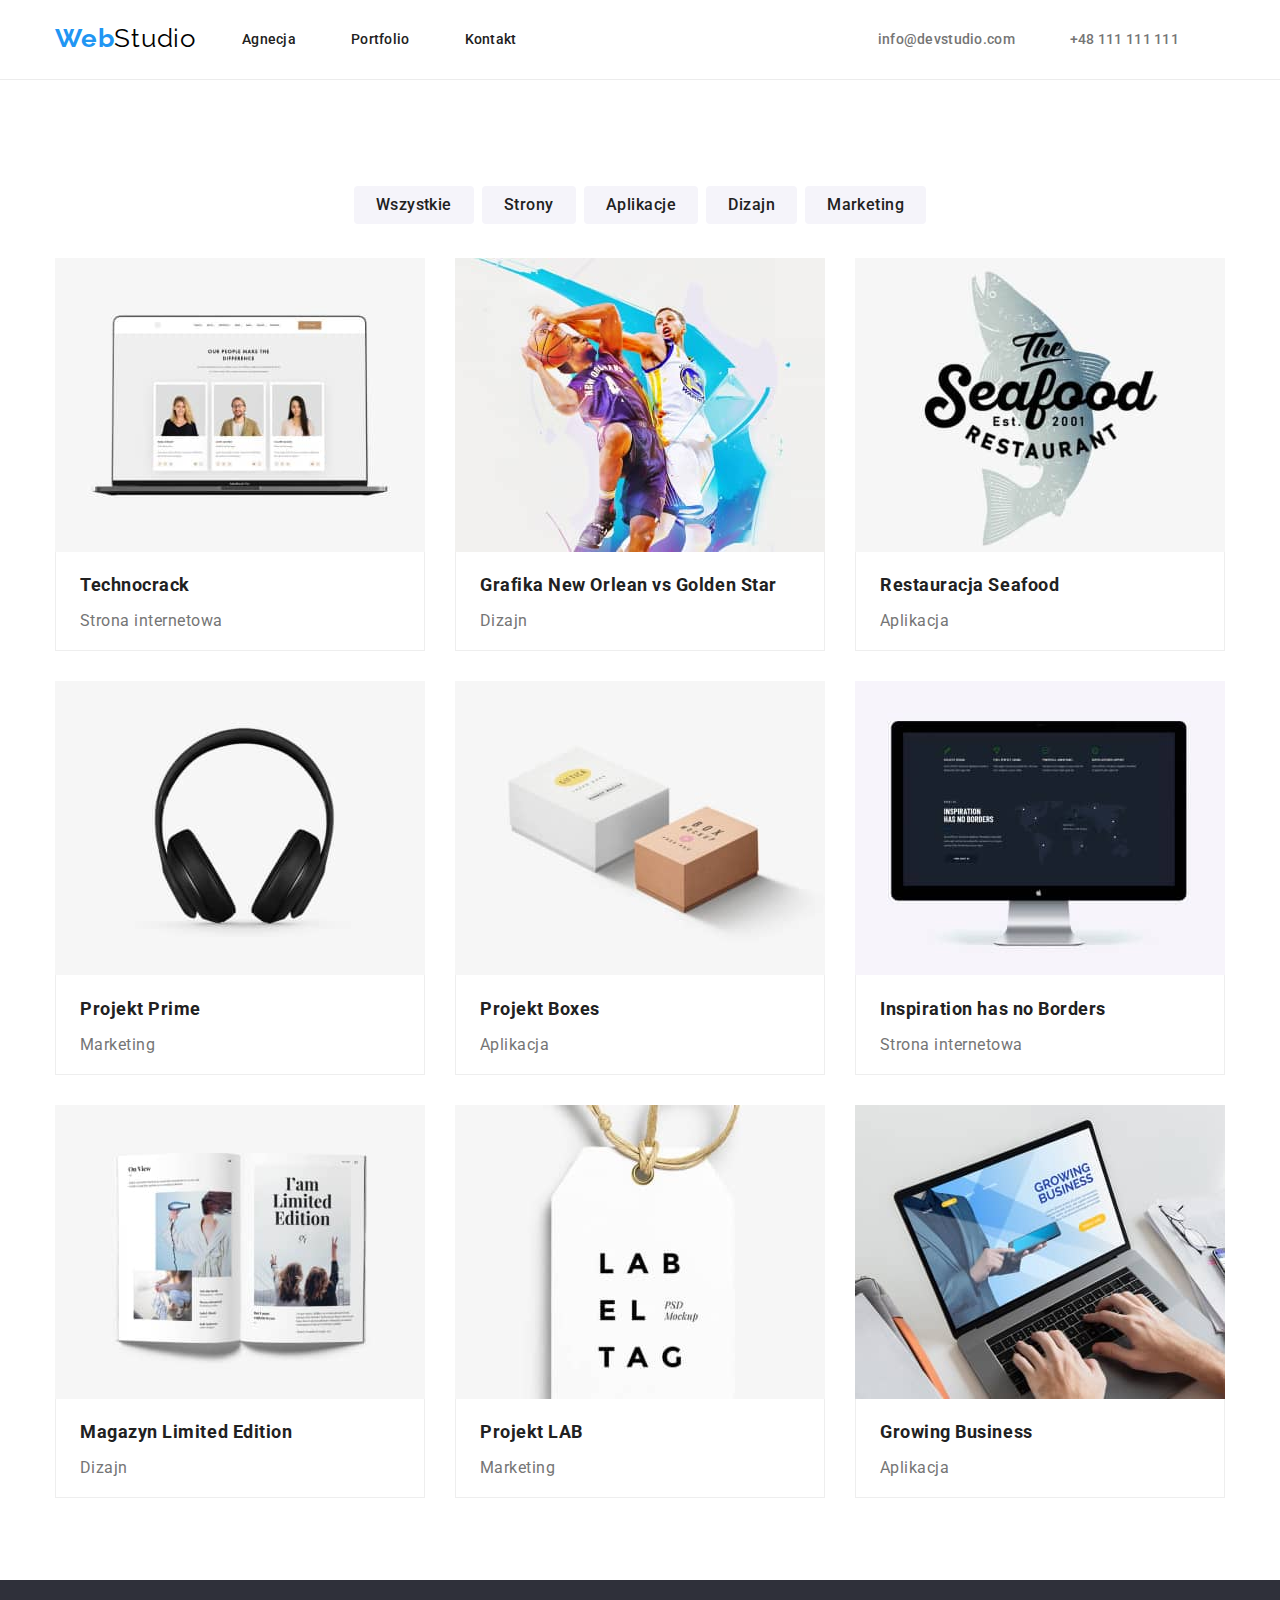
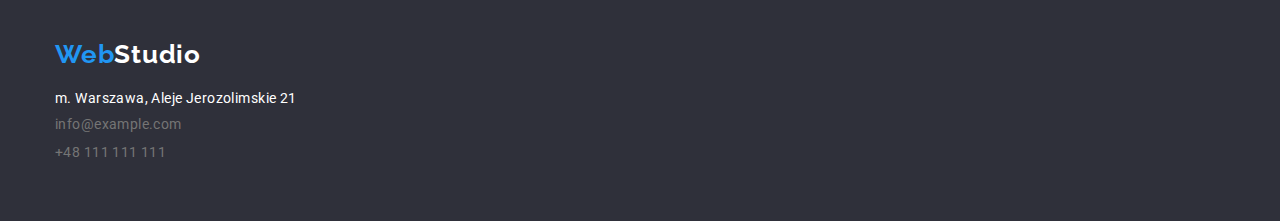
==== portfolio.html @ 6767965c "Update" ====
<!DOCTYPE html>
<html lang="pl">
  <head>
    <meta charset="UTF-8" />
    <meta http-equiv="X-UA-Compatible" content="IE=edge" />
    <meta name="viewport" content="width=device-width, initial-scale=1.0" />
    <link
      rel="stylesheet"
      href="https://cdnjs.cloudflare.com/ajax/libs/modern-normalize/1.0.0/modern-normalize.min.css"
    />
    <link rel="stylesheet" href="/css/modern-normalize.min.css" />
    <link rel="stylesheet" />
    <title>Zadanie domowe studentów #1</title>
    <link rel="preconnect" href="https://fonts.googleapis.com" />
    <link rel="preconnect" href="https://fonts.gstatic.com" crossorigin />
    <link
      href="https://fonts.googleapis.com/css2?family=Raleway:wght@700&family=Roboto:wght@400;500;700;900&display=swap"
      rel="stylesheet"
    />
    <link href="css/style.css" rel="stylesheet" />
  </head>
  <body>
    <header class="headercomponents">
      <div class="container">
        <div class="header-wrapper1">
          <a class="logo1" href="./index.html" title="WebStudio"
            ><span class="logoblue">Web</span>Studio</a
          >
          <div class="header-wrapper2">
            <nav>
              <ul class="menu">
                <li>
                  <a class="link1" href="/about" title="Agencja">Agnecja</a>
                </li>
                <li>
                  <a class="link1" href="portfolio.html" title="Portfolio"
                    >Portfolio</a
                  >
                </li>
                <li>
                  <a class="link1" href="/contact" title="Kontakt">Kontakt</a>
                </li>
              </ul>
            </nav>

            <div>
              <ul class="menu">
                <li>
                  <a class="link2" href="mailto:info@devstudio.com"
                    >info@devstudio.com</a
                  >
                </li>
                <li>
                  <a class="link2" href="tel:+48111111111">+48 111 111 111</a>
                </li>
              </ul>
            </div>
          </div>
        </div>
      </div>
    </header>

    <main>
      <section class="section">
        <div class="container">
          <ul class="list5 section-buttons">
            <li><button class="buttonlist" type="button">Wszystkie</button></li>
            <li><button class="buttonlist" type="button">Strony</button></li>
            <li><button class="buttonlist" type="button">Aplikacje</button></li>
            <li><button class="buttonlist" type="button">Dizajn</button></li>
            <li><button class="buttonlist" type="button">Marketing</button></li>
          </ul>
        </div>
      </section>

      <section class="section5">
        <div class="container">
          <!-- ukryć nazwę -->
          <h2 class="h2hide">sekcja bez nazwy</h2>
          <ul class="list6">
            <li class="lioffer">
              <img
                src="images/photo8.jpg"
                width="370"
                height="294"
                alt="przykładowy projekt strony wyświetlany na ekranie laptopa"
              />
              <div class="borderportfolio">
                <h3 class="h3portfolio">Technocrack</h3>
                <p class="psection5">Strona internetowa</p>
              </div>
            </li>
            <li class="lioffer">
              <img
                src="images/photo9.jpg"
                width="370"
                height="294"
                alt="dwóch koszykarzy walczących o piłkę"
              />
              <div class="borderportfolio">
                <h3 class="h3portfolio">Grafika New Orlean vs Golden Star</h3>
                <p class="psection5">Dizajn</p>
              </div>
            </li>
            <li class="lioffer">
              <img
                src="images/photo10.jpg"
                width="370"
                height="294"
                alt="logo restauracji przedstawiające rybę i nazwę Seafood"
              />
              <div class="borderportfolio">
                <h3 class="h3portfolio">Restauracja Seafood</h3>
                <p class="psection5">Aplikacja</p>
              </div>
            </li>
            <li class="lioffer">
              <img
                src="images/photo11.jpg"
                width="370"
                height="294"
                alt="czarne słuchawki bezprzewodowe"
              />
              <div class="borderportfolio">
                <h3 class="h3portfolio">Projekt Prime</h3>
                <p class="psection5">Marketing</p>
              </div>
            </li>
            <li class="lioffer">
              <img
                src="images/photo12.jpg"
                width="370"
                height="294"
                alt="dwa pudełka, jedno białe, drugie brązowe"
              />
              <div class="borderportfolio">
                <h3 class="h3portfolio">Projekt Boxes</h3>
                <p class="psection5">Aplikacja</p>
              </div>
            </li>
            <li class="lioffer">
              <img
                src="images/photo13.jpg"
                width="370"
                height="294"
                alt="monitor komputerowy"
              />
              <div class="borderportfolio">
                <h3 class="h3portfolio">Inspiration has no Borders</h3>
                <p class="psection5">Strona internetowa</p>
              </div>
            </li>
            <li class="lioffer">
              <img
                src="images/photo14.jpg"
                width="370"
                height="294"
                alt="przykładowa rozkładówka katalogu"
              />
              <div class="borderportfolio">
                <h3 class="h3portfolio">Magazyn Limited Edition</h3>
                <p class="psection5">Dizajn</p>
              </div>
            </li>
            <li class="lioffer">
              <img
                src="images/photo15.jpg"
                width="370"
                height="294"
                alt="biała zawieszka z czarnymi literami"
              />
              <div class="borderportfolio">
                <h3 class="h3portfolio">Projekt LAB</h3>
                <p class="psection5">Marketing</p>
              </div>
            </li>
            <li class="lioffer">
              <img
                src="images/photo16.jpg"
                width="370"
                height="294"
                alt="ujęcie dłoni piszących po klawiaturze laptopa"
              />
              <div class="borderportfolio">
                <h3 class="h3portfolio">Growing Business</h3>
                <p class="psection5">Aplikacja</p>
              </div>
            </li>
          </ul>
        </div>
      </section>
    </main>

    <footer class="footercomponents">
      <div class="container">
        <a class="logo2" href="./index.html" title="WebStudio"
          ><span class="logoblue">Web</span>Studio</a
        >
        <address>
          <p class="address1">m. Warszawa, Aleje Jerozolimskie 21</p>
          <ul class="list4">
            <li class="footerlink">
              <a class="link3" href="mailto:info@example.com"
                >info@example.com</a
              >
            </li>
            <li class="footerlink">
              <a class="link3" href="tel:+48111111111">+48 111 111 111</a>
            </li>
          </ul>
        </address>
      </div>
    </footer>
  </body>
</html>
---- css/style.css ----
*,
*::after,
*::before {
  margin: 0;
  padding: 0;
}

body {
  font-family: "Roboto", sans-serif;
  color: var(--logo1-color);
  margin: 0;
}

.container {
  margin: 0 auto;
  width: 100%;
  max-width: 1200px;
  padding: 0 15px;
}

:root {
  --main-color: #ffffff;
  --background-color: #2f303a;
  --background2-color: #f5f4fa;
  --background3-color: #f5f4fa;
  --border-bottom-color: #ececec;
  --logo1-color: #000;
  --main2-color: #2196f3;
  --link1-color: #212121;
  --link2-color: #757575;
  --box-shadow: 0px 4px 4px rgba(0, 0, 0, 0.15);
  --box-shadow2: 0px 1px 3px rgba(0, 0, 0, 0.12),
    0px 1px 1px rgba(0, 0, 0, 0.14), 0px 2px 1px rgba(0, 0, 0, 0.2);
  --button-active-color: #21b4f3;
  --border-color: #eeeeee;
}

.header-wrapper1 {
  display: flex;
  align-items: center;
  justify-content: space-between;
}

.header-wrapper2 {
  display: flex;
  align-items: center;
  justify-content: space-between;
  flex-grow: 1;
}

.headercomponents {
  color: var(--main-color);
  height: 80px;
  border-bottom-width: 1px;
  border-bottom-style: solid;
  border-bottom-color: var(--border-bottom-color);
}

a:hover {
  color: var(--main2-color);
  transition: all 0.3s;
}

.logo1 {
  font-family: "Raleway";
  font-size: 26px;
  letter-spacing: 0.03em;
  color: var(--logo1-color);
  text-decoration: none;
  padding-top: 24px;
  padding-bottom: 24px;
}

.logoblue {
  font-family: "Raleway";
  font-style: normal;
  font-weight: 700;
  font-size: 26px;
  letter-spacing: 0.03em;
  color: var(--main2-color);
  text-decoration: none;
}

.menu {
  list-style-type: none;
  display: flex;
  flex-grow: 1;
  justify-content: space-between;
  gap: 9px;
}

.list1 {
  list-style-type: none;
  display: flex;
  justify-content: space-between;
  gap: 30px;
  margin: 0;
  padding: 0;
}

.list2 {
  list-style-type: none;
  display: flex;
  flex-grow: 1;
  justify-content: space-between;
  gap: 30px;
  margin: 0;
  padding: 0;
}

.list4 {
  list-style-type: none;
  padding: 0;
  margin-top: 9px;
  margin-bottom: 0;
}

.section5 {
  margin-bottom: 52px;
}

.section-buttons {
  padding: 106px 0 34px;
}

.list5 {
  list-style-type: none;
  display: flex;
  justify-content: center;
  gap: 8px;
  margin: 0;
}

.list6 {
  list-style-type: none;
  display: flex;
  flex-wrap: wrap;
  padding-left: 0;
  padding-bottom: 30px;
  gap: 30px;
  margin: auto;
}

.lioffer {
  background: var(--main-color);
}

.borderportfolio {
  border-left: 1px solid var(--border-color);
  border-bottom: 1px solid var(--border-color);
  border-right: 1px solid var(--border-color);
  margin-top: -5px;
}

.h3portfolio {
  color: var(--link1-color);
  font-size: 18px;
  letter-spacing: 0.03em;
  text-align: left;
  padding-left: 24px;
  padding-top: 24px;
  padding-bottom: 16px;
  margin: 0;
}

.psection5 {
  color: var(--link2-color);
  font-weight: 400;
  font-size: 16px;
  letter-spacing: 0.03em;
  text-align: left;
  padding-left: 24px;
  padding-bottom: 20px;
  margin: 0;
}

.link1 {
  font-style: normal;
  font-weight: 500;
  font-size: 14px;
  letter-spacing: 0.02em;
  color: var(--link1-color);
  text-decoration: none;
  list-style-type: none;
  padding-top: 32px;
  padding-left: 46px;
}

.link2 {
  font-style: normal;
  font-weight: 500;
  font-size: 14px;
  letter-spacing: 0.02em;
  color: var(--link2-color);
  text-decoration: none;
  padding-top: 32px;
  padding-right: 46px;
}

.h1components {
  font-size: 44px;
  line-height: 60px;
  letter-spacing: 0.06em;
  color: var(--main-color);
  text-align: center;
  margin: auto;
  padding-top: 106px;
  padding-bottom: 30px;
}

.section1 {
  background-color: var(--background-color);
  padding: 94px 0;
}

.buttonmain {
  font-family: "Roboto", sans-serif;
  background-color: var(--main2-color);
  color: var(--main-color);
  border: none;
  cursor: pointer;
  box-shadow: var(--box-shadow);
  border-radius: 4px;
  font-weight: 700;
  font-size: 16px;
  line-height: 1.88;
  letter-spacing: 0.06em;
  margin-bottom: 106px;
  text-align: center;
  margin-left: auto;
  margin-right: auto;
  display: block;
  padding: 10px 41px 10px 42px;
}

.buttonmain:active {
  background-color: var(--button-active-color);
}

.section2 {
  background-color: var(--main-color);
  padding: 94px 0;
}

.h2hide {
  display: none;
}

.h3left {
  color: var(--link1-color);
  font-weight: 700;
  font-size: 14px;
  letter-spacing: 0.03em;
}

.psection2 {
  font-weight: 400;
  font-size: 14px;
  letter-spacing: 0.03em;
  color: var(--link2-color);
}

.h2components {
  font-size: 36px;
  text-align: center;
  letter-spacing: 0.03em;
  color: var(--link1-color);
  padding-bottom: 50px;
}

.section3 {
  background-color: var(--main-color);
  padding: 0 0 94px 0;
  margin: 0;
}

.section4 {
  background-color: var(--background2-color);
  padding: 94px 0;
}

.list3 {
  list-style-type: none;
  display: flex;
  flex-wrap: wrap;
  justify-content: space-between;
  padding: 0;
  gap: 30px;
}

.liteam {
  background: var(--main-color);
  box-shadow: var(--box-shadow2);
  border-radius: 0px 0px 4px 4px;
  padding-bottom: 30px;
}

.psection4 {
  color: var(--link2-color);
  font-weight: 400;
  font-size: 16px;
  text-align: center;
  letter-spacing: 0.03em;
  margin: 0;
  padding-top: 10px;
}

.h3center {
  color: var(--link1-color);
  font-size: 16px;
  letter-spacing: 0.03em;
  text-align: center;
}

.footercomponents {
  background-color: var(--background-color);
  padding-top: 60px;
  padding-bottom: 60px;
}

.logo2 {
  font-family: "Raleway";
  font-style: normal;
  font-weight: 700;
  font-size: 26px;
  letter-spacing: 0.03em;
  color: var(--main-color);
  text-decoration: none;
}

.logowhite {
  font-family: "Raleway";
  font-style: normal;
  font-weight: 700;
  font-size: 26px;
  letter-spacing: 0.03em;
  color: var(--main2-color);
  text-decoration: none;
}

.link3 {
  font-style: normal;
  font-weight: 400;
  font-size: 14px;
  letter-spacing: 0.03em;
  color: var(--link2-color);
  text-decoration: none;
}

.footerlink {
  margin-top: 9px;
}

.address1 {
  font-style: normal;
  font-weight: 400;
  font-size: 14px;
  letter-spacing: 0.03em;
  color: var(--main-color);
  margin-top: 20px;
  margin-bottom: 0px;
}

.buttonlist {
  font-family: "Roboto", sans-serif;
  background-color: var(--background3-color);
  color: var(--link1-color);
  font-weight: 500;
  font-size: 16px;
  letter-spacing: 0.03em;
  text-align: center;
  height: 38px;
  padding-left: 22px;
  padding-right: 22px;
  border: none;
  display: inline-block;
  cursor: pointer;
  border-radius: 4px;
}

.buttonlist:hover {
  background-color: var(--main2-color);
  color: var(--main-color);
  box-shadow: 0px 4px 4px rgba(0, 0, 0, 0.15);
}
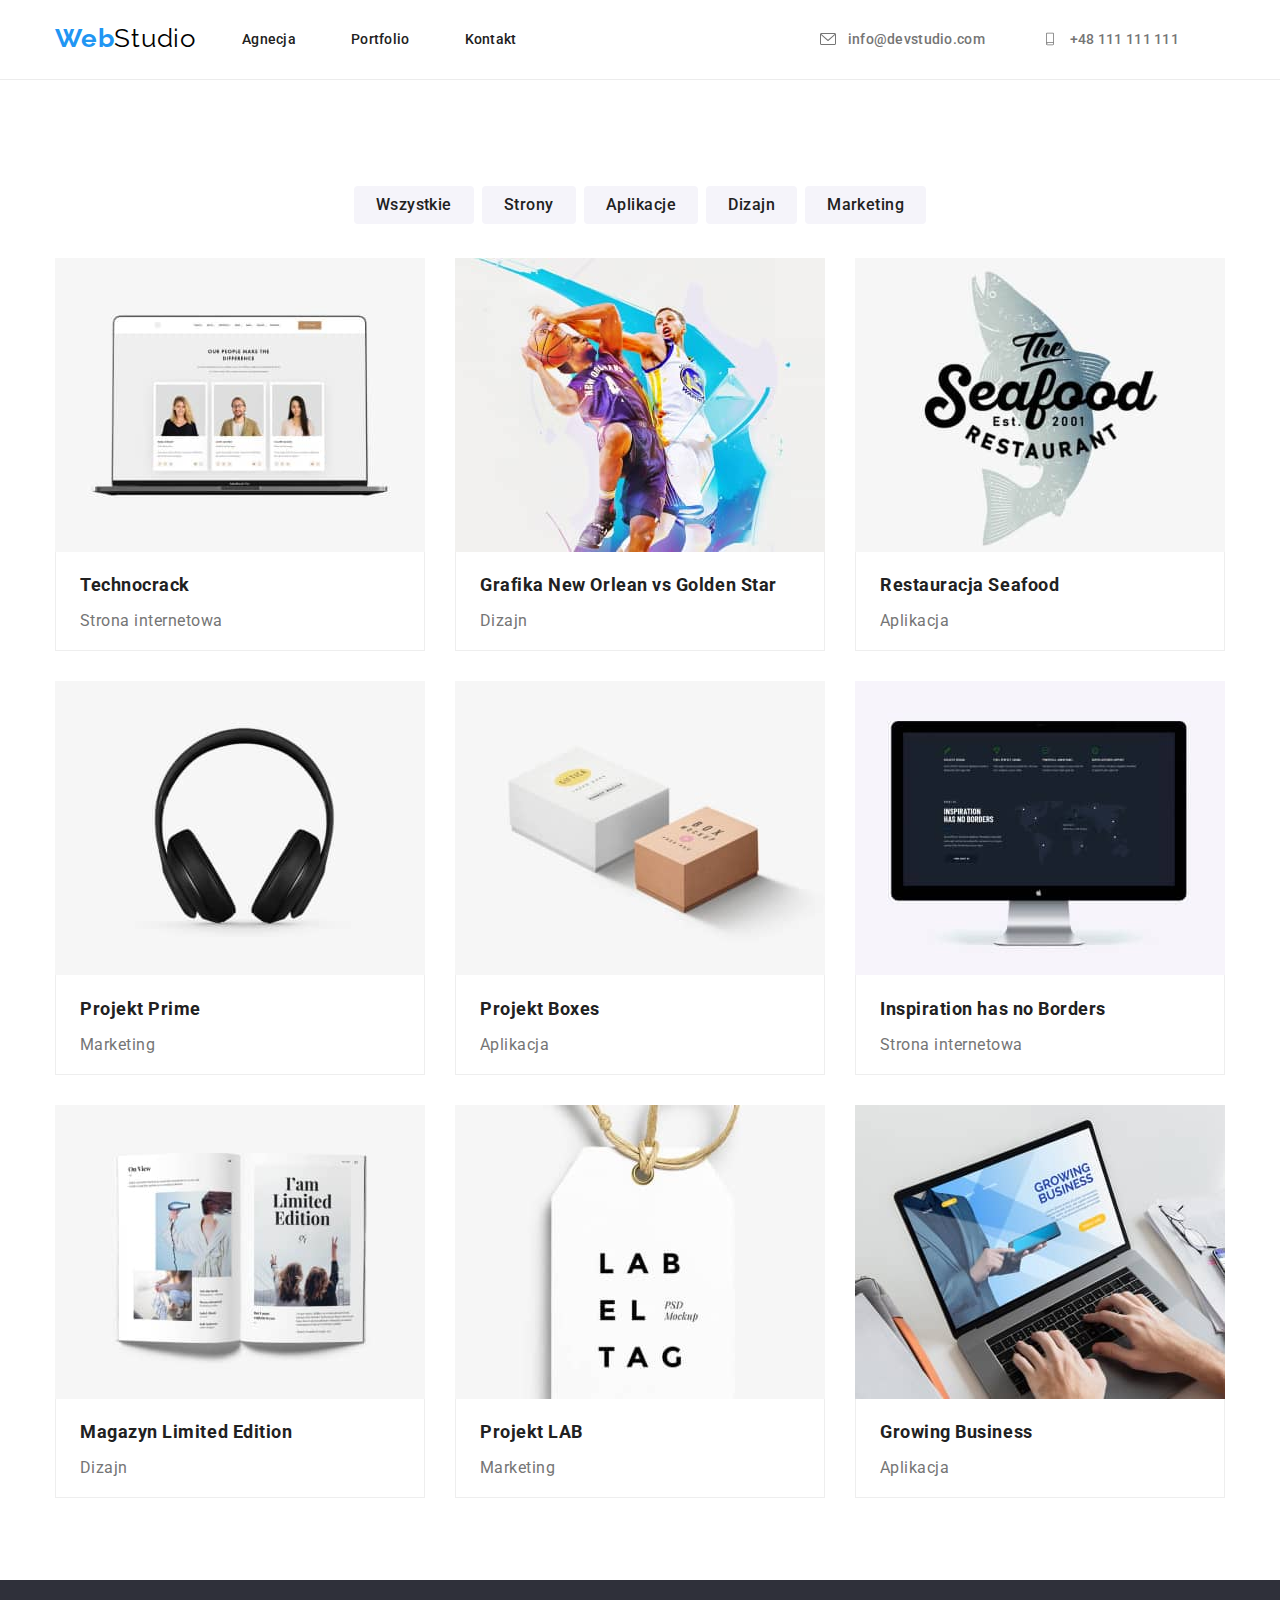
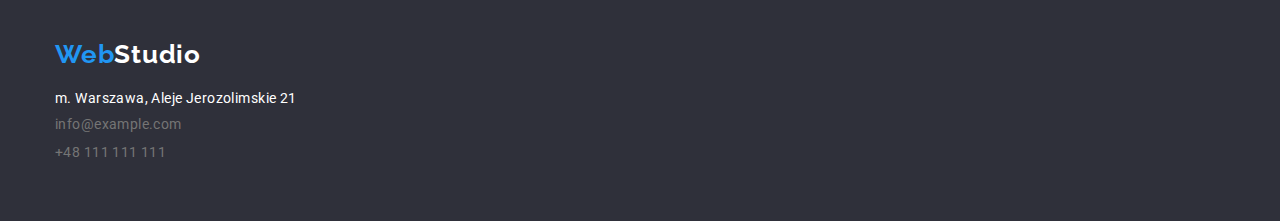
==== commit 901656ab: "Update index.html" ====
--- a/portfolio.html
+++ b/portfolio.html
@@ -47,11 +47,34 @@
               <ul class="menu">
                 <li>
                   <a class="link2" href="mailto:info@devstudio.com"
-                    >info@devstudio.com</a
+                    ><svg
+                      class="icon-envelope"
+                      width="20"
+                      height="20"
+                      viewBox="0 0 40 50"
+                      x="192"
+                      y="0"
+                      class="icon-envelope"
+                    >
+                      <use href="./images/icons.svg#icon-envelope"></use>
+                    </svg>
+                    info@devstudio.com</a
                   >
                 </li>
                 <li>
-                  <a class="link2" href="tel:+48111111111">+48 111 111 111</a>
+                  <a class="link2" href="tel:+48111111111"
+                    ><svg
+                      class="icon-smartphone"
+                      width="20"
+                      height="20"
+                      viewBox="0 0 50 80"
+                      x="96"
+                      y="48"
+                    >
+                      <use href="./images/icons.svg#icon-smartphone"></use>
+                    </svg>
+                    +48 111 111 111</a
+                  >
                 </li>
               </ul>
             </div>
--- a/css/style.css
+++ b/css/style.css
@@ -56,9 +56,10 @@
   border-bottom-color: var(--border-bottom-color);
 }
 
-a:hover {
+.link2:hover {
   color: var(--main2-color);
   transition: all 0.3s;
+  stroke: var(--main2-color);
 }
 
 .logo1 {
@@ -87,6 +88,27 @@
   flex-grow: 1;
   justify-content: space-between;
   gap: 9px;
+}
+
+.icon1 {
+  display: flex;
+  width: 270px;
+  height: 120px;
+  align-items: center;
+  justify-content: center;
+  flex-direction: column;
+  margin-bottom: 30px;
+  background-color: var(--background3-color);
+  border-radius: 4px;
+}
+
+.icon-envelope {
+  margin-right: 10px;
+}
+
+.icon-smartphone {
+  display: flex;
+  margin-right: 10px;
 }
 
 .list1 {
@@ -145,6 +167,11 @@
   background: var(--main-color);
 }
 
+.lioffer:hover {
+  box-shadow: 8px 8px 24px 0px rgba(66, 68, 90, 1);
+  cursor: pointer;
+}
+
 .borderportfolio {
   border-left: 1px solid var(--border-color);
   border-bottom: 1px solid var(--border-color);
@@ -193,8 +220,9 @@
   letter-spacing: 0.02em;
   color: var(--link2-color);
   text-decoration: none;
-  padding-top: 32px;
   padding-right: 46px;
+  display: flex;
+  align-items: center;
 }
 
 .h1components {
@@ -209,7 +237,11 @@
 }
 
 .section1 {
-  background-color: var(--background-color);
+  /* background-color: var(--background-color); */
+  background: linear-gradient(rgba(47, 48, 58, 0.4), rgba(255, 255, 255, 0)),
+    url(../images/image17.jpg);
+  background-size: cover;
+  background-position: center;
   padding: 94px 0;
 }
 
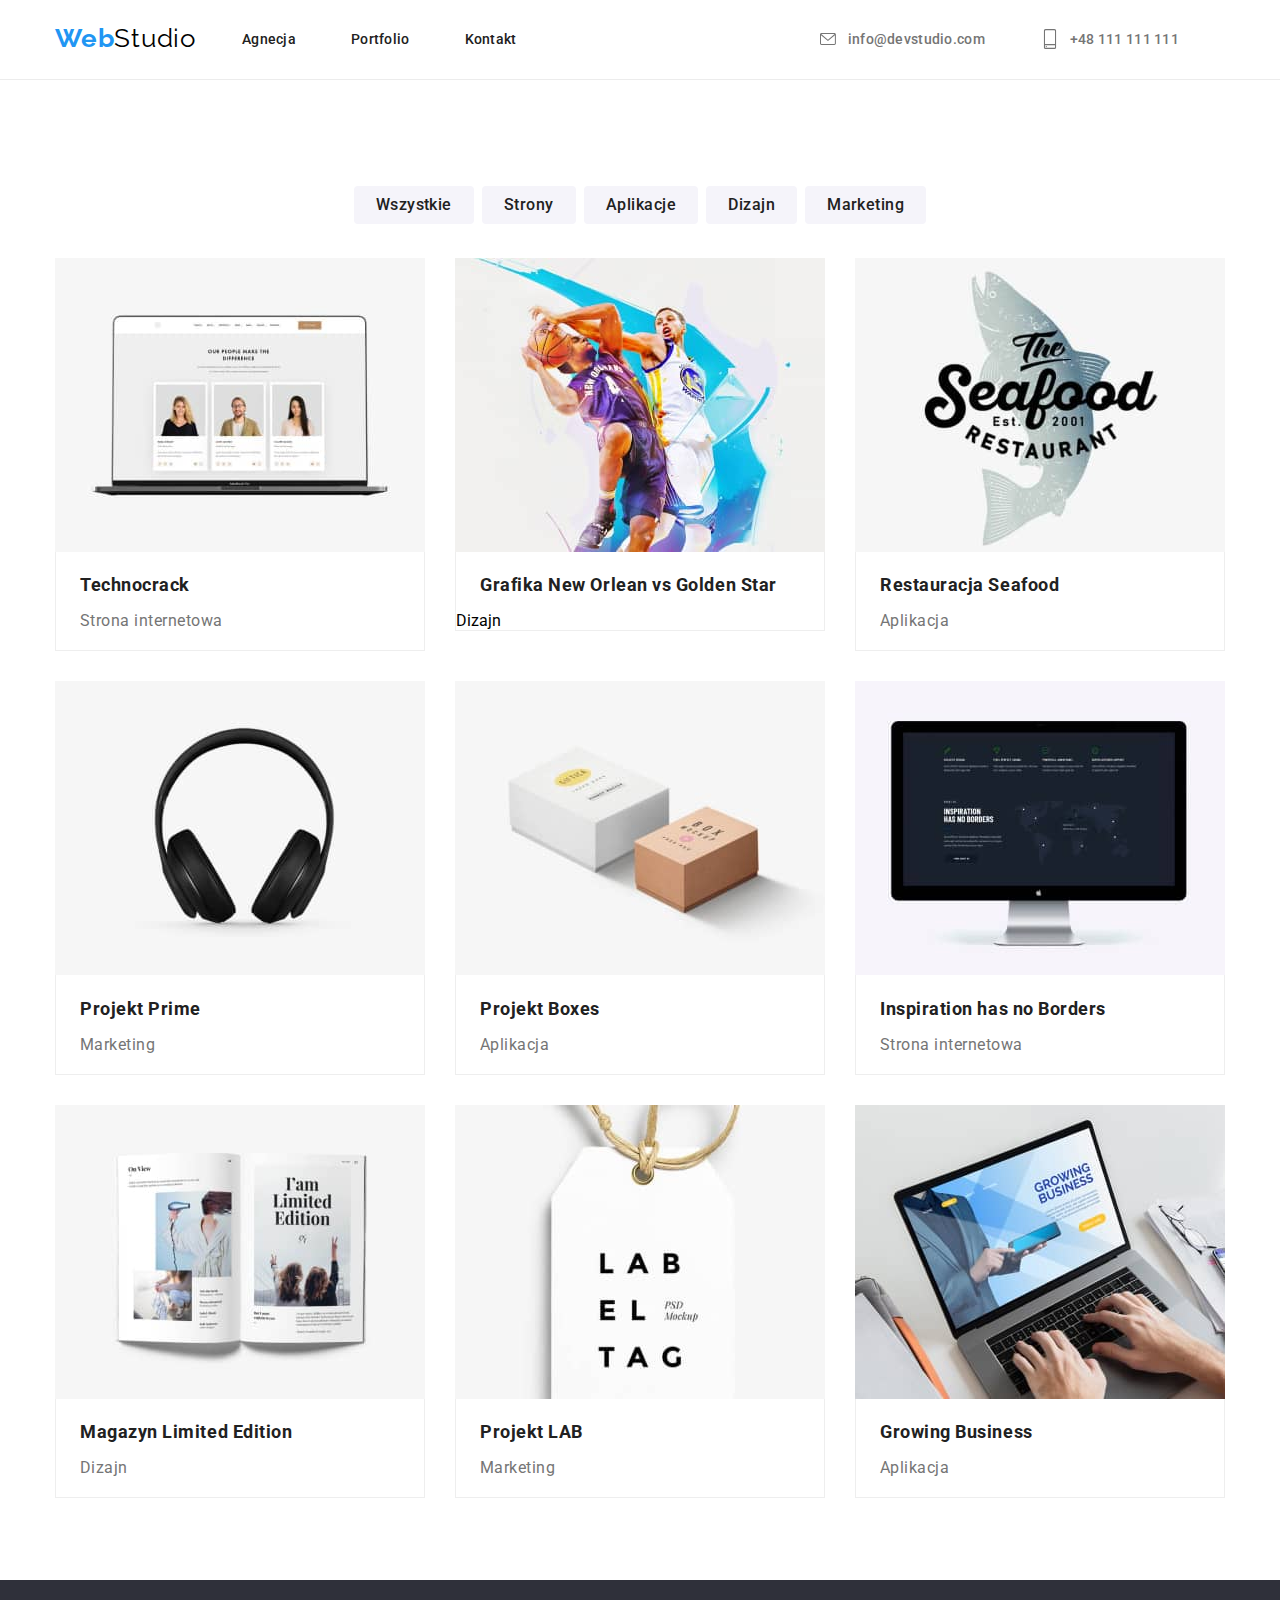
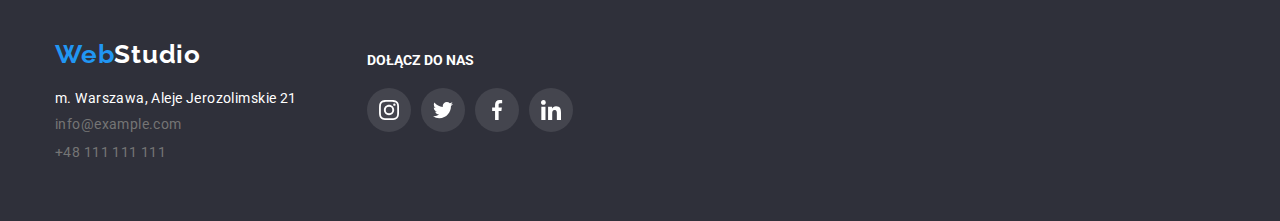
==== commit 22c71ab9: "Update index.html" ====
--- a/portfolio.html
+++ b/portfolio.html
@@ -96,7 +96,7 @@
         </div>
       </section>
 
-      <section class="section5">
+      <section class="section6">
         <div class="container">
           <!-- ukryć nazwę -->
           <h2 class="h2hide">sekcja bez nazwy</h2>
@@ -122,7 +122,7 @@
               />
               <div class="borderportfolio">
                 <h3 class="h3portfolio">Grafika New Orlean vs Golden Star</h3>
-                <p class="psection5">Dizajn</p>
+                <p class="psection">Dizajn</p>
               </div>
             </li>
             <li class="lioffer">
@@ -216,22 +216,56 @@
 
     <footer class="footercomponents">
       <div class="container">
-        <a class="logo2" href="./index.html" title="WebStudio"
-          ><span class="logoblue">Web</span>Studio</a
-        >
-        <address>
-          <p class="address1">m. Warszawa, Aleje Jerozolimskie 21</p>
-          <ul class="list4">
-            <li class="footerlink">
-              <a class="link3" href="mailto:info@example.com"
-                >info@example.com</a
-              >
-            </li>
-            <li class="footerlink">
-              <a class="link3" href="tel:+48111111111">+48 111 111 111</a>
-            </li>
-          </ul>
-        </address>
+        <div class="footercolumns">
+          <div><a class="logo2" href="./index.html" title="WebStudio"
+          ><span class="logoblue">Web</span>Studio</a>
+          <address>
+            <p class="address1">m. Warszawa, Aleje Jerozolimskie 21</p>
+            <ul class="list4">
+              <li class="footerlink">
+                <a class="link3" href="mailto:info@example.com"
+                  >info@example.com</a
+                >
+              </li>
+              <li class="footerlink">
+                <a class="link3" href="tel:+48111111111">+48 111 111 111</a>
+              </li>
+            </ul>
+          </address></div>
+          <div class="footersocial">
+            <p class="footersocialtext">DOŁĄCZ DO NAS</p>
+            <ul class="footersociallist">
+              <li class="footersocialorder">
+                <a class="footersociallink" href="">
+                  <svg class="footersociallogo" width="20" height="20">
+                    <use href="./images/icons.svg#icon-instagram-2"></use>
+                  </svg>
+                </a>
+              </li>
+              <li class="footersocialorder">
+                <a class="footersociallink" href="">
+                  <svg class="footersociallogo" width="20" height="20">
+                    <use href="./images/icons.svg#icon-twitter-1"></use>
+                  </svg>
+                </a>
+              </li>
+              <li class="footersocialorder">
+                <a class="footersociallink" href="">
+                  <svg class="footersociallogo" width="20" height="20">
+                    <use href="./images/icons.svg#icon-facebook-1"></use>
+                  </svg>
+                </a>
+              </li>
+              <li class="footersocialorder">
+                <a class="footersociallink" href="">
+                  <svg class="footersociallogo" width="20" height="20">
+                    <use href="./images/icons.svg#icon-linkedin-1"></use>
+                  </svg>
+                </a>
+              </li>
+          </div>  
+        </div>
+          
       </div>
     </footer>
   </body>
--- a/css/style.css
+++ b/css/style.css
@@ -33,6 +33,8 @@
     0px 1px 1px rgba(0, 0, 0, 0.14), 0px 2px 1px rgba(0, 0, 0, 0.2);
   --button-active-color: #21b4f3;
   --border-color: #eeeeee;
+  --social-icons-color: #afb1bb;
+  --footer-icons-color: rgba(255, 255, 255, 0.1);
 }
 
 .header-wrapper1 {
@@ -59,7 +61,12 @@
 .link2:hover {
   color: var(--main2-color);
   transition: all 0.3s;
-  stroke: var(--main2-color);
+  fill: var(--main2-color);
+}
+
+a:hover {
+  color: var(--main2-color);
+  transition: all 0.3s;
 }
 
 .logo1 {
@@ -104,11 +111,13 @@
 
 .icon-envelope {
   margin-right: 10px;
+  fill: currentColor;
 }
 
 .icon-smartphone {
   display: flex;
   margin-right: 10px;
+  fill: currentColor;
 }
 
 .list1 {
@@ -135,10 +144,6 @@
   padding: 0;
   margin-top: 9px;
   margin-bottom: 0;
-}
-
-.section5 {
-  margin-bottom: 52px;
 }
 
 .section-buttons {
@@ -237,7 +242,6 @@
 }
 
 .section1 {
-  /* background-color: var(--background-color); */
   background: linear-gradient(rgba(47, 48, 58, 0.4), rgba(255, 255, 255, 0)),
     url(../images/image17.jpg);
   background-size: cover;
@@ -283,11 +287,15 @@
   font-weight: 700;
   font-size: 14px;
   letter-spacing: 0.03em;
+  margin-bottom: 10px;
+  line-height: 1.14;
+  text-transform: uppercase;
 }
 
 .psection2 {
   font-weight: 400;
   font-size: 14px;
+  line-height: 1.71;
   letter-spacing: 0.03em;
   color: var(--link2-color);
 }
@@ -311,6 +319,16 @@
   padding: 94px 0;
 }
 
+.section5 {
+  color: var(--main-color);
+  height: 372px;
+  padding: 94px 0;
+}
+
+.section6 {
+  margin-bottom: 52px;
+}
+
 .list3 {
   list-style-type: none;
   display: flex;
@@ -318,6 +336,9 @@
   justify-content: space-between;
   padding: 0;
   gap: 30px;
+  padding: 0;
+  margin: 0;
+  align-items: center;
 }
 
 .liteam {
@@ -337,11 +358,87 @@
   padding-top: 10px;
 }
 
+.customers {
+  width: 170px;
+  height: 90px;
+}
+
+.customerslink {
+  width: 170px;
+  height: 90px;
+  display: block;
+  border: 1px solid;
+  border-color: var(--social-icons-color);
+  border-radius: 4px;
+  padding: 16px 32px;
+  text-decoration: none;
+}
+
+.customerslink:hover,
+.customerslink:focus {
+  border-color: var(--main2-color);
+}
+
+.customersicon {
+  fill: var(--social-icons-color);
+}
+.customersicon:hover,
+.customersicon:focus {
+  fill: var(--main2-color);
+}
+
+.socialiconslink {
+  display: flex;
+  padding: 0px 32px;
+  margin-top: 16px;
+  list-style: none;
+  justify-content: space-between;
+  align-items: center;
+}
+
+.socialiconslist {
+  list-style: none;
+}
+
+.teamsocialicons {
+  width: 44px;
+  height: 44px;
+}
+
+.teamsociallinks {
+  width: 44px;
+  height: 44px;
+  display: block;
+  border-radius: 50%;
+  fill: var(--social-icons-color);
+  background-color: var(--background3-color);
+  text-decoration: none;
+}
+
+.teamsociallinks:hover,
+.teamsociallinks:focus {
+  background-color: var(--main2-color);
+}
+
+.teamsocialicon {
+  margin: 12px 0px 0px 12px;
+  fill: var(--social-icons-color);
+}
+
+.teamsocialicon:hover,
+.teamsocialicon:focus {
+  fill: var(--main-color);
+}
+
 .h3center {
   color: var(--link1-color);
   font-size: 16px;
   letter-spacing: 0.03em;
+  font-weight: 500;
+  line-height: 1.19;
   text-align: center;
+  padding-top: 30px;
+  padding-bottom: 10px;
 }
 
 .footercomponents {
@@ -415,3 +512,55 @@
   color: var(--main-color);
   box-shadow: 0px 4px 4px rgba(0, 0, 0, 0.15);
 }
+
+.footercolumns {
+  display: flex;
+  margin: 0;
+  padding: 0;
+  list-style: none;
+}
+
+.footersocial {
+  margin-left: 70px;
+  width: 206px;
+}
+
+.footersocialtext {
+  margin-top: 12px;
+  margin-bottom: 20px;
+  font-weight: 700;
+  font-size: 14px;
+  line-height: 16px;
+  text-transform: uppercase;
+  color: var(--main-color);
+}
+
+.footersociallist {
+  display: flex;
+  align-items: center;
+  list-style: none;
+  justify-content: space-between;
+}
+
+.footersocialorder {
+  width: 44px;
+  height: 44px;
+}
+
+.footersociallink {
+  width: 44px;
+  height: 44px;
+  display: block;
+  border-radius: 50%;
+  fill: var(--main-color);
+  background-color: var(--footer-icons-color);
+}
+
+.footersociallink:hover,
+.footersociallink:focus {
+  background-color: var(--main2-color);
+}
+
+.footersociallogo {
+  margin: 12px 0px 0px 12px;
+}
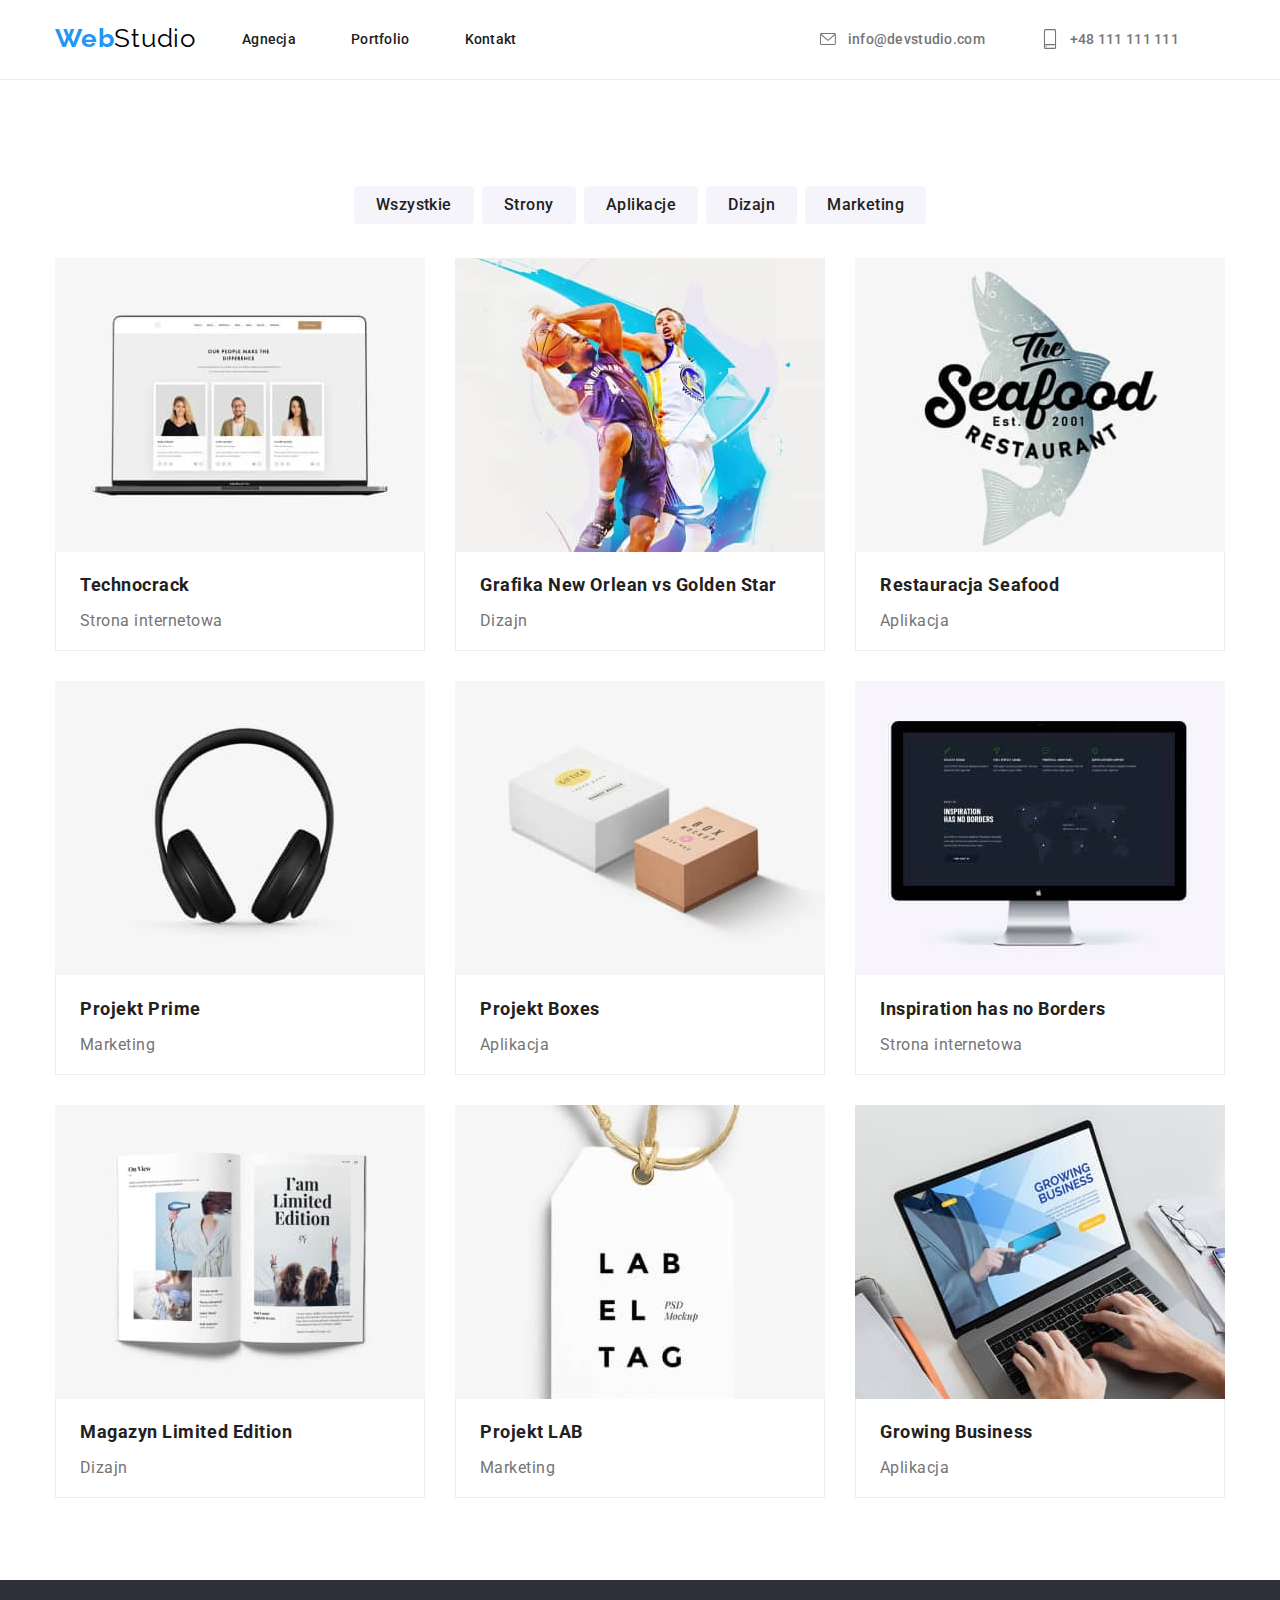
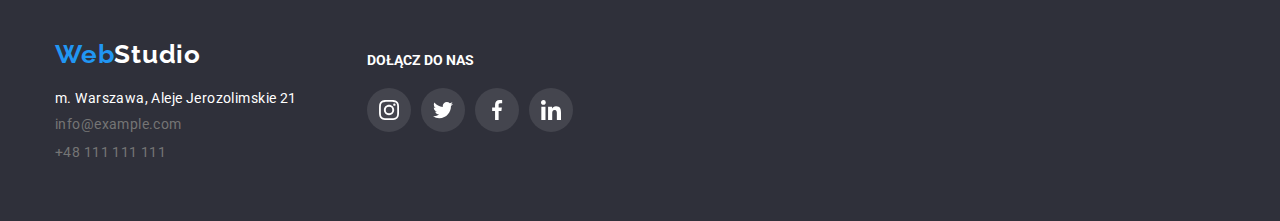
==== commit d79fddd7: "Update style.css" ====
--- a/portfolio.html
+++ b/portfolio.html
@@ -122,7 +122,7 @@
               />
               <div class="borderportfolio">
                 <h3 class="h3portfolio">Grafika New Orlean vs Golden Star</h3>
-                <p class="psection">Dizajn</p>
+                <p class="psection5">Dizajn</p>
               </div>
             </li>
             <li class="lioffer">
--- a/css/style.css
+++ b/css/style.css
@@ -173,7 +173,8 @@
 }
 
 .lioffer:hover {
-  box-shadow: 8px 8px 24px 0px rgba(66, 68, 90, 1);
+  box-shadow: 0px 1px 3px rgba(0, 0, 0, 0.12), 0px 1px 1px rgba(0, 0, 0, 0.14),
+    0px 2px 1px rgba(0, 0, 0, 0.2);
   cursor: pointer;
 }
 
@@ -377,6 +378,7 @@
 .customerslink:hover,
 .customerslink:focus {
   border-color: var(--main2-color);
+  transition: all 0.3s;
 }
 
 .customersicon {
@@ -385,6 +387,7 @@
 .customersicon:hover,
 .customersicon:focus {
   fill: var(--main2-color);
+  transition: all 0.3s;
 }
 
 .socialiconslink {
